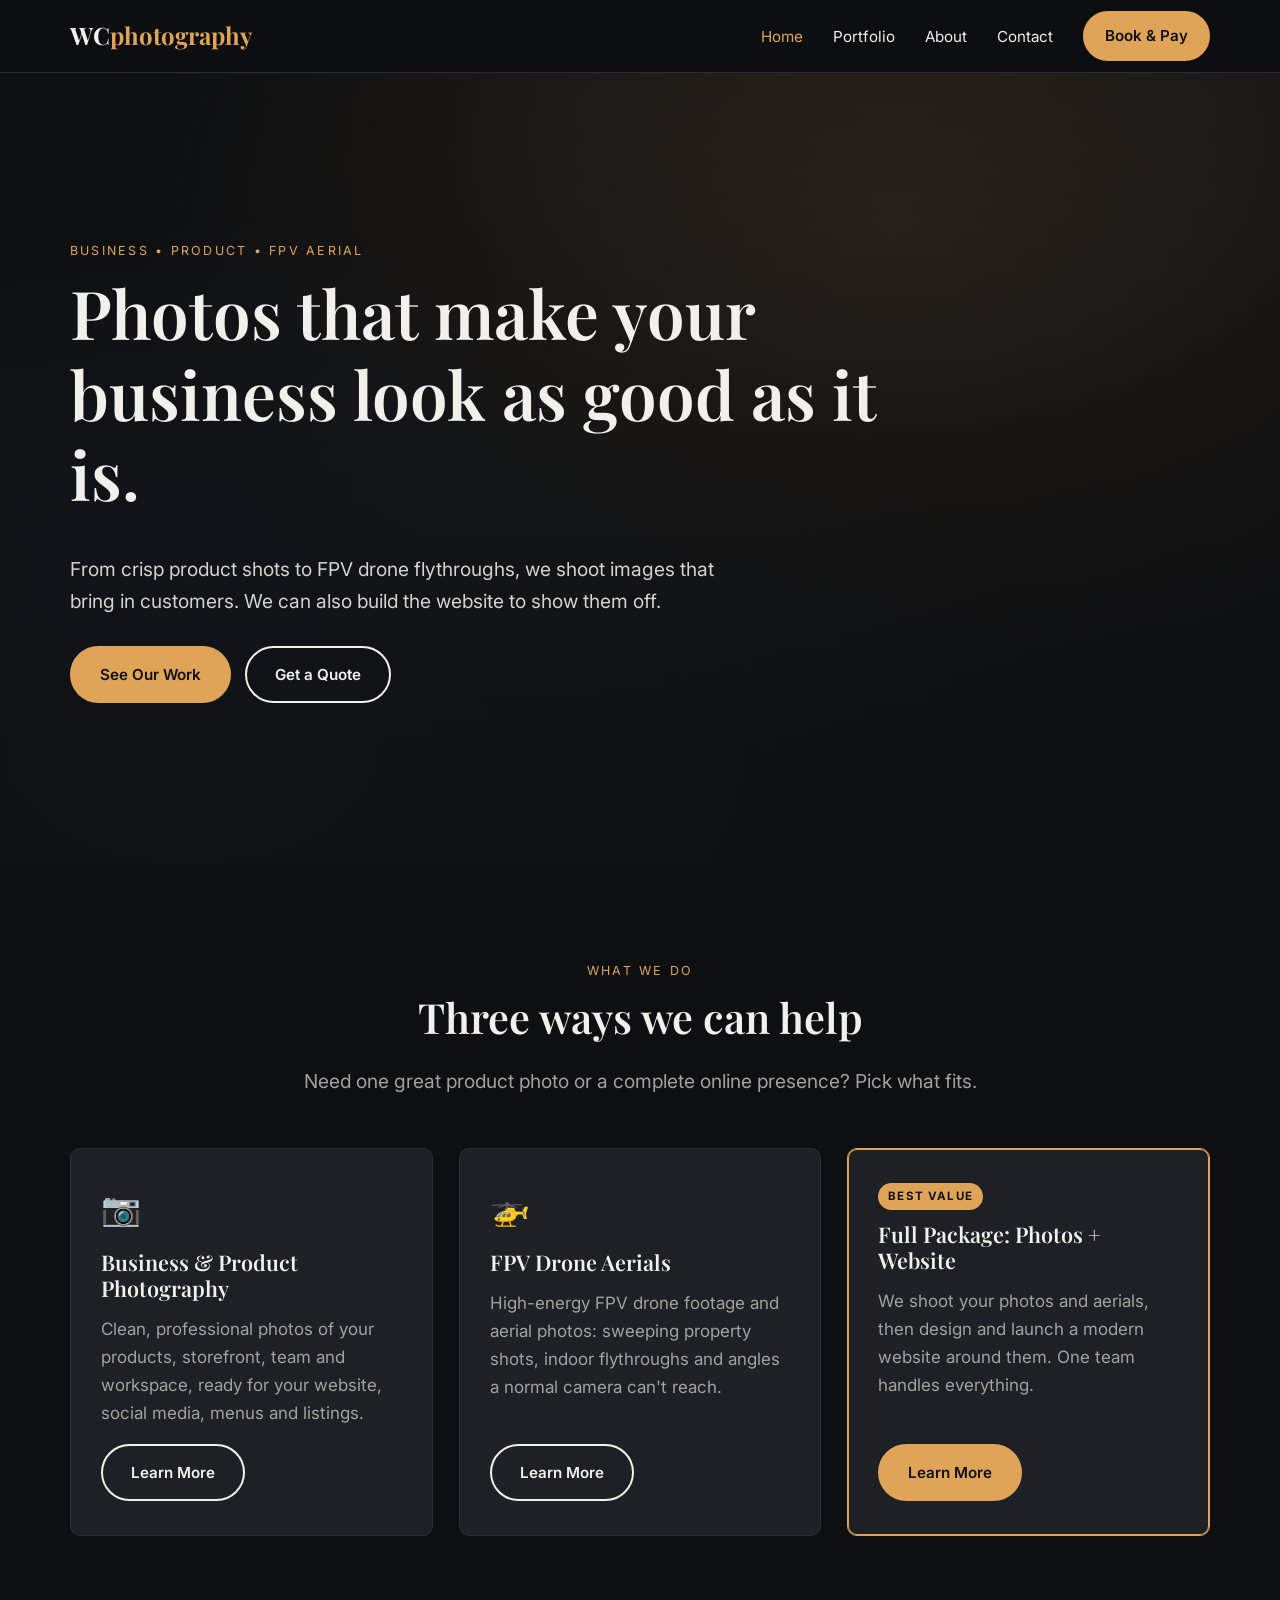
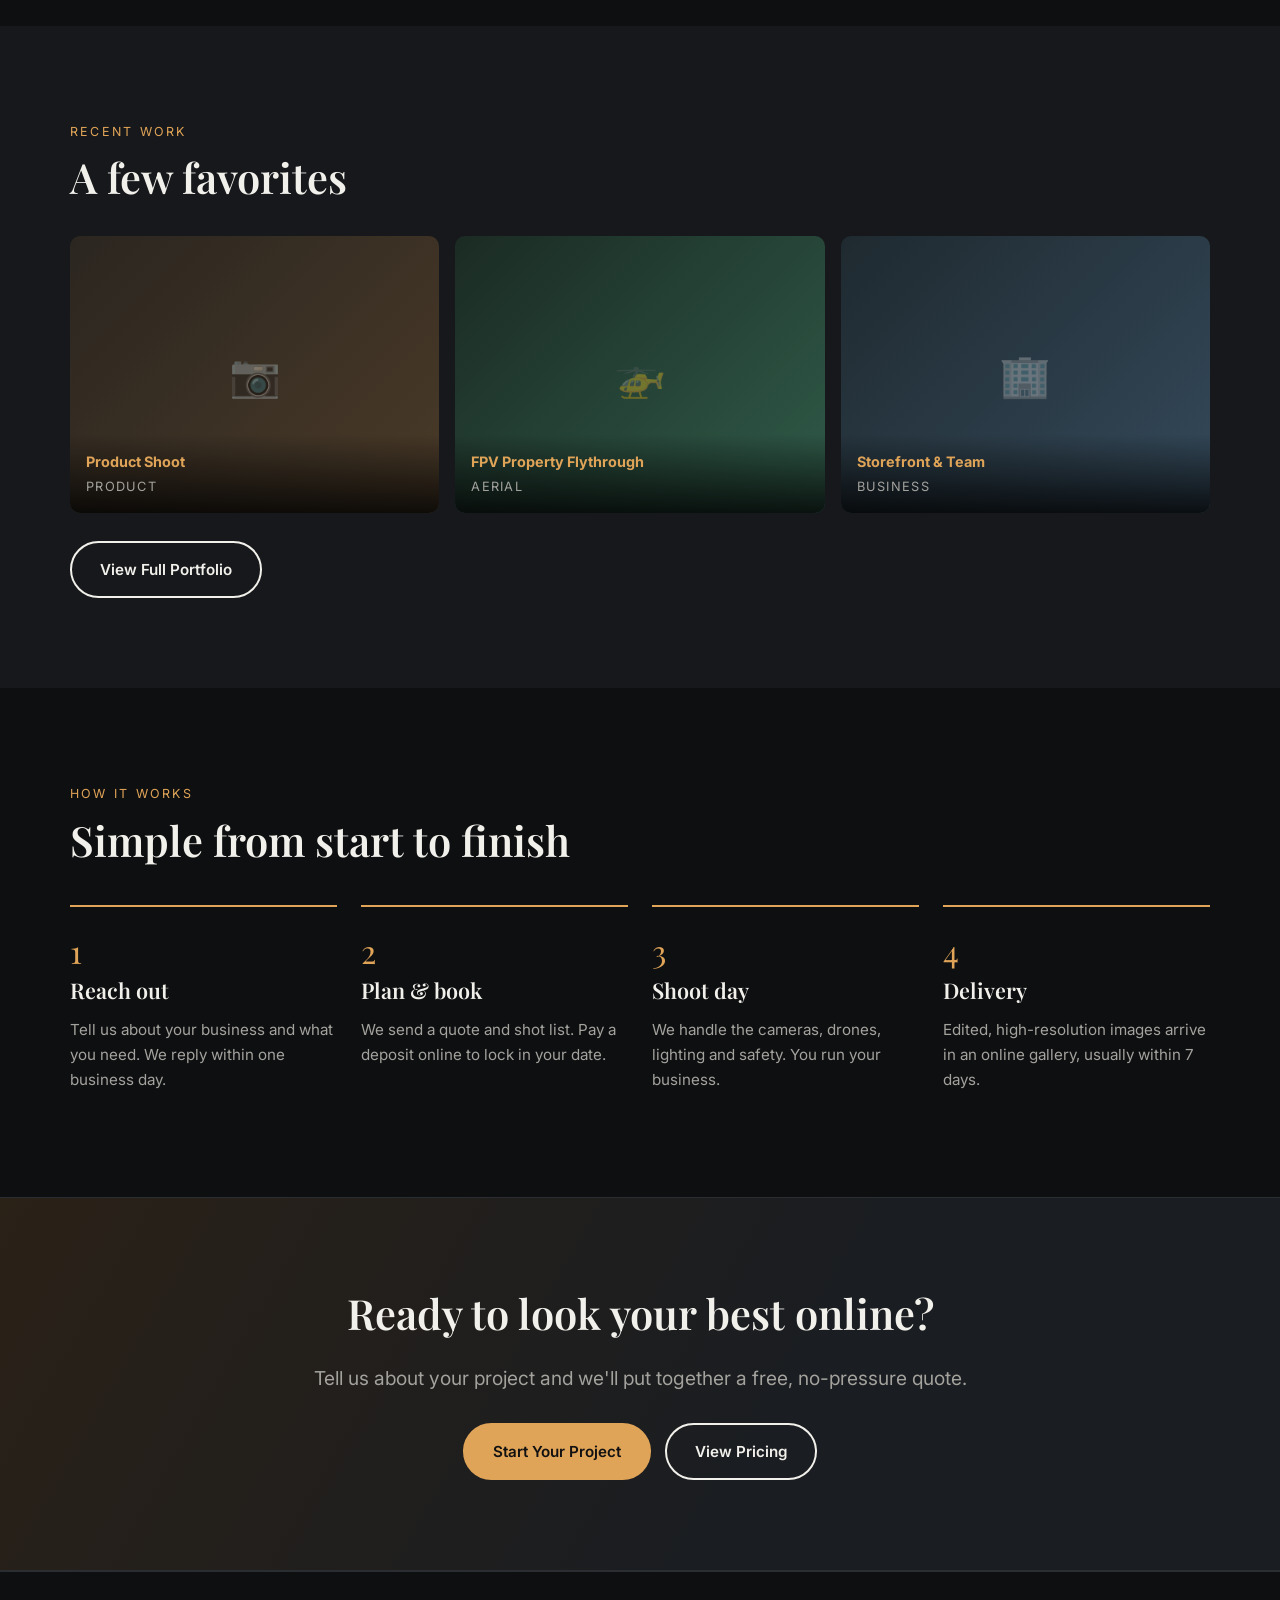
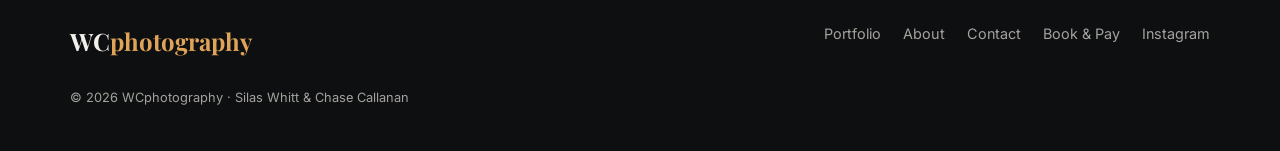
==== index.html @ be3d6bd9 "Serve website from repo root for GitHub Pages branch deploy Pages is set to deploy from the main bra" ====
<!DOCTYPE html>
<html lang="en">
<head>
  <meta charset="UTF-8">
  <meta name="viewport" content="width=device-width, initial-scale=1.0">
  <title>WCphotography | Business, Product &amp; FPV Drone Photography</title>
  <meta name="description" content="WCphotography: business and product photography, cinematic FPV drone aerials, and full-package photo + website services for businesses.">
  <link rel="preconnect" href="https://fonts.googleapis.com">
  <link rel="preconnect" href="https://fonts.gstatic.com" crossorigin>
  <link href="https://fonts.googleapis.com/css2?family=Inter:wght@400;500;600;700&family=Playfair+Display:wght@600;700&display=swap" rel="stylesheet">
  <link rel="stylesheet" href="assets/css/styles.css">
</head>
<body>

<header class="site-header">
  <nav class="container nav">
    <a href="index.html" class="logo">WC<span>photography</span></a>
    <button class="nav-toggle" aria-label="Open menu" aria-expanded="false">&#9776;</button>
    <ul class="nav-links">
      <li><a href="index.html" class="active">Home</a></li>
      <li><a href="portfolio.html">Portfolio</a></li>
      <li><a href="about.html">About</a></li>
      <li><a href="contact.html">Contact</a></li>
      <li><a href="pay.html" class="btn">Book &amp; Pay</a></li>
    </ul>
  </nav>
</header>

<main>
  <!-- Hero -->
  <section class="hero">
    <div class="container">
      <span class="eyebrow">Business &bull; Product &bull; FPV Aerial</span>
      <h1>Photos that make your business look as good as it is.</h1>
      <p class="lead">From crisp product shots to FPV drone flythroughs, we shoot images that bring in customers. We can also build the website to show them off.</p>
      <div class="btn-row">
        <a href="portfolio.html" class="btn">See Our Work</a>
        <a href="contact.html" class="btn btn-outline">Get a Quote</a>
      </div>
    </div>
  </section>

  <!-- Services -->
  <section class="section">
    <div class="container">
      <div class="center">
        <span class="eyebrow">What We Do</span>
        <h2>Three ways we can help</h2>
        <p class="lead">Need one great product photo or a complete online presence? Pick what fits.</p>
      </div>
      <div class="grid grid-3" style="margin-top:50px">
        <div class="card">
          <div class="icon">&#128247;</div>
          <h3>Business &amp; Product Photography</h3>
          <p>Clean, professional photos of your products, storefront, team and workspace, ready for your website, social media, menus and listings.</p>
          <a href="pay.html#basic" class="btn btn-outline">Learn More</a>
        </div>
        <div class="card">
          <div class="icon">&#128641;</div>
          <h3>FPV Drone Aerials</h3>
          <p>High-energy FPV drone footage and aerial photos: sweeping property shots, indoor flythroughs and angles a normal camera can't reach.</p>
          <a href="pay.html#aerial" class="btn btn-outline">Learn More</a>
        </div>
        <div class="card featured">
          <span class="badge">Best Value</span>
          <h3>Full Package: Photos + Website</h3>
          <p>We shoot your photos and aerials, then design and launch a modern website around them. One team handles everything.</p>
          <a href="pay.html#full" class="btn">Learn More</a>
        </div>
      </div>
    </div>
  </section>

  <!-- Featured work -->
  <section class="section section-alt">
    <div class="container">
      <span class="eyebrow">Recent Work</span>
      <h2>A few favorites</h2>
      <div class="gallery" style="margin-top:34px">
        <a href="portfolio.html#product" class="gallery-item"><div class="placeholder ph-product">&#128247;</div><div class="caption"><strong>Product Shoot</strong><span>Product</span></div></a>
        <a href="portfolio.html#aerial" class="gallery-item"><div class="placeholder ph-aerial">&#128641;</div><div class="caption"><strong>FPV Property Flythrough</strong><span>Aerial</span></div></a>
        <a href="portfolio.html#business" class="gallery-item"><div class="placeholder ph-business">&#127970;</div><div class="caption"><strong>Storefront &amp; Team</strong><span>Business</span></div></a>
      </div>
      <div class="btn-row"><a href="portfolio.html" class="btn btn-outline">View Full Portfolio</a></div>
    </div>
  </section>

  <!-- Process -->
  <section class="section">
    <div class="container">
      <span class="eyebrow">How It Works</span>
      <h2>Simple from start to finish</h2>
      <div class="steps" style="margin-top:40px">
        <div class="step"><h3>Reach out</h3><p>Tell us about your business and what you need. We reply within one business day.</p></div>
        <div class="step"><h3>Plan &amp; book</h3><p>We send a quote and shot list. Pay a deposit online to lock in your date.</p></div>
        <div class="step"><h3>Shoot day</h3><p>We handle the cameras, drones, lighting and safety. You run your business.</p></div>
        <div class="step"><h3>Delivery</h3><p>Edited, high-resolution images arrive in an online gallery, usually within 7 days.</p></div>
      </div>
    </div>
  </section>

  <!-- CTA -->
  <section class="section cta-band">
    <div class="container center">
      <h2>Ready to look your best online?</h2>
      <p class="lead">Tell us about your project and we'll put together a free, no-pressure quote.</p>
      <div class="btn-row">
        <a href="contact.html" class="btn">Start Your Project</a>
        <a href="pay.html" class="btn btn-outline">View Pricing</a>
      </div>
    </div>
  </section>
</main>

<footer class="site-footer">
  <div class="container">
    <div class="footer-grid">
      <a href="index.html" class="logo">WC<span>photography</span></a>
      <ul class="footer-links">
        <li><a href="portfolio.html">Portfolio</a></li>
        <li><a href="about.html">About</a></li>
        <li><a href="contact.html">Contact</a></li>
        <li><a href="pay.html">Book &amp; Pay</a></li>
        <li><a href="https://instagram.com/" target="_blank" rel="noopener">Instagram</a></li>
      </ul>
    </div>
    <p class="copyright">&copy; <span data-year></span> WCphotography &middot; Silas Whitt &amp; Chase Callanan</p>
  </div>
</footer>

<script src="assets/js/main.js"></script>
</body>
</html>
---- assets/css/styles.css ----
/* ==========================================================================
   WCphotography — site styles
   Edit the variables below to change colors and fonts site-wide.
   ========================================================================== */

:root {
  --bg: #0e0f11;
  --bg-alt: #16181b;
  --surface: #1d2024;
  --text: #f2f0eb;
  --muted: #a3a29d;
  --accent: #e0a458;        /* warm "golden hour" amber */
  --accent-dark: #c4873b;
  --border: #2a2d32;
  --radius: 10px;
  --max: 1180px;
  --font-head: "Playfair Display", Georgia, serif;
  --font-body: "Inter", system-ui, -apple-system, Segoe UI, Roboto, sans-serif;
}

*, *::before, *::after { box-sizing: border-box; }

html { scroll-behavior: smooth; }

body {
  margin: 0;
  background: var(--bg);
  color: var(--text);
  font-family: var(--font-body);
  font-size: 17px;
  line-height: 1.65;
  -webkit-font-smoothing: antialiased;
}

img { max-width: 100%; display: block; }
a { color: var(--accent); text-decoration: none; }
a:hover { text-decoration: underline; }

h1, h2, h3 { font-family: var(--font-head); font-weight: 600; line-height: 1.2; margin: 0 0 .6em; }
h1 { font-size: clamp(2.4rem, 6vw, 4.2rem); }
h2 { font-size: clamp(1.8rem, 4vw, 2.6rem); }
h3 { font-size: 1.35rem; }
p { margin: 0 0 1em; }

.container { width: 100%; max-width: var(--max); margin: 0 auto; padding: 0 20px; }
.section { padding: 90px 0; }
.section-alt { background: var(--bg-alt); }
.eyebrow {
  display: inline-block;
  font-size: .78rem;
  letter-spacing: .18em;
  text-transform: uppercase;
  color: var(--accent);
  margin-bottom: .8em;
}
.lead { font-size: 1.2rem; color: var(--muted); max-width: 680px; }
.center { text-align: center; }
.center .lead { margin-left: auto; margin-right: auto; }

/* ---------- Buttons ---------- */
.btn {
  display: inline-block;
  padding: 14px 28px;
  border-radius: 999px;
  font-weight: 600;
  font-size: .95rem;
  border: 2px solid var(--accent);
  background: var(--accent);
  color: #111;
  cursor: pointer;
  transition: background .2s, color .2s, transform .2s;
}
.btn:hover { background: var(--accent-dark); border-color: var(--accent-dark); text-decoration: none; transform: translateY(-2px); }
.btn-outline { background: transparent; color: var(--text); border-color: var(--text); }
.btn-outline:hover { background: var(--text); color: #111; border-color: var(--text); }
.btn-row { display: flex; flex-wrap: wrap; gap: 14px; margin-top: 28px; }
.center .btn-row { justify-content: center; }

/* ---------- Header / nav ---------- */
.site-header {
  position: sticky;
  top: 0;
  z-index: 50;
  background: rgba(14, 15, 17, .88);
  backdrop-filter: blur(10px);
  border-bottom: 1px solid var(--border);
}
.nav { display: flex; align-items: center; justify-content: space-between; height: 72px; }
.logo { font-family: var(--font-head); font-size: 1.5rem; color: var(--text); font-weight: 700; }
.logo span { color: var(--accent); }
.logo:hover { text-decoration: none; }
.nav-links { display: flex; gap: 30px; list-style: none; margin: 0; padding: 0; align-items: center; }
.nav-links a { color: var(--text); font-size: .95rem; }
.nav-links a:hover, .nav-links a.active { color: var(--accent); text-decoration: none; }
.nav-links .btn { padding: 10px 20px; color: #111; }
.nav-toggle {
  display: none;
  background: none;
  border: 0;
  color: var(--text);
  font-size: 1.7rem;
  cursor: pointer;
}

@media (max-width: 820px) {
  .nav-toggle { display: block; }
  .nav-links {
    position: absolute;
    top: 72px; left: 0; right: 0;
    flex-direction: column;
    gap: 0;
    background: var(--bg-alt);
    border-bottom: 1px solid var(--border);
    display: none;
  }
  .nav-links.open { display: flex; }
  .nav-links li { width: 100%; text-align: center; }
  .nav-links a { display: block; padding: 16px; }
  .nav-links .btn { margin: 12px auto 18px; display: inline-block; }
}

/* ---------- Hero ---------- */
.hero {
  position: relative;
  min-height: 88vh;
  display: flex;
  align-items: center;
  overflow: hidden;
  background:
    linear-gradient(180deg, rgba(14,15,17,.35) 0%, rgba(14,15,17,.85) 85%),
    radial-gradient(ellipse at 70% 20%, #3b2f22 0%, transparent 60%),
    radial-gradient(ellipse at 15% 85%, #1d2a33 0%, transparent 55%),
    var(--bg);
  /* To use your own photo, replace the line above with:
     url("../images/hero.jpg") center/cover no-repeat; */
}
.hero h1 { max-width: 820px; }
.hero .lead { color: #d6d4cf; }

.page-hero { padding: 120px 0 60px; background: var(--bg-alt); border-bottom: 1px solid var(--border); }

/* ---------- Cards / grids ---------- */
.grid { display: grid; gap: 26px; }
.grid-3 { grid-template-columns: repeat(auto-fit, minmax(min(280px, 100%), 1fr)); }
.grid-2 { grid-template-columns: repeat(auto-fit, minmax(min(340px, 100%), 1fr)); }

.card {
  background: var(--surface);
  border: 1px solid var(--border);
  border-radius: var(--radius);
  padding: 34px 30px;
  display: flex;
  flex-direction: column;
}
.card .icon { font-size: 2rem; margin-bottom: 14px; }
.card p { color: var(--muted); }
.card ul { padding-left: 1.1em; color: var(--muted); margin: 0 0 1.4em; }
.card ul li { margin-bottom: .35em; }
.card .btn { margin-top: auto; align-self: flex-start; }
.card.featured { border-color: var(--accent); box-shadow: 0 0 0 1px var(--accent) inset; }

.price { font-family: var(--font-head); font-size: 2.2rem; color: var(--text); margin: .2em 0 .6em; }
.price small { font-family: var(--font-body); font-size: .9rem; color: var(--muted); }
.badge {
  display: inline-block;
  background: var(--accent);
  color: #111;
  font-size: .72rem;
  font-weight: 700;
  letter-spacing: .1em;
  text-transform: uppercase;
  padding: 4px 10px;
  border-radius: 999px;
  margin-bottom: 12px;
  align-self: flex-start;
}

/* ---------- Portfolio ---------- */
.filters { display: flex; flex-wrap: wrap; gap: 10px; margin-bottom: 34px; }
.filter-btn {
  background: transparent;
  color: var(--muted);
  border: 1px solid var(--border);
  padding: 9px 20px;
  border-radius: 999px;
  cursor: pointer;
  font: inherit;
  font-size: .9rem;
}
.filter-btn:hover { color: var(--text); border-color: var(--text); }
.filter-btn.active { background: var(--accent); color: #111; border-color: var(--accent); }

.gallery { display: grid; grid-template-columns: repeat(auto-fill, minmax(min(280px, 100%), 1fr)); gap: 16px; }
.gallery-item {
  position: relative;
  aspect-ratio: 4 / 3;
  border-radius: var(--radius);
  overflow: hidden;
  cursor: pointer;
  background: var(--surface);
}
.gallery-item img { width: 100%; height: 100%; object-fit: cover; transition: transform .5s; }
.gallery-item:hover img { transform: scale(1.06); }
.gallery-item .caption {
  position: absolute;
  inset: auto 0 0 0;
  padding: 16px;
  background: linear-gradient(0deg, rgba(0,0,0,.8), transparent);
  font-size: .9rem;
}
.gallery-item .caption strong { display: block; }
.gallery-item .caption span { color: var(--muted); font-size: .8rem; text-transform: uppercase; letter-spacing: .1em; }
.gallery-item.hidden { display: none; }

/* Placeholder tiles shown until real photos are added */
.placeholder {
  width: 100%; height: 100%;
  display: flex; align-items: center; justify-content: center;
  font-size: 2.6rem;
  color: rgba(255,255,255,.35);
}
.ph-product  { background: linear-gradient(135deg, #2b2620, #4a3a28); }
.ph-business { background: linear-gradient(135deg, #1f2a30, #34495a); }
.ph-aerial   { background: linear-gradient(135deg, #1b2b24, #2f5a48); }
.ph-web      { background: linear-gradient(135deg, #2a2132, #4a3560); }

/* Lightbox */
.lightbox {
  position: fixed; inset: 0; z-index: 100;
  background: rgba(0,0,0,.92);
  display: none; align-items: center; justify-content: center;
  padding: 30px;
}
.lightbox.open { display: flex; }
.lightbox img { max-height: 88vh; border-radius: var(--radius); }
.lightbox-close {
  position: absolute; top: 18px; right: 26px;
  background: none; border: 0; color: #fff; font-size: 2.4rem; cursor: pointer;
}

/* ---------- About ---------- */
.team { display: grid; grid-template-columns: repeat(auto-fit, minmax(min(300px, 100%), 1fr)); gap: 30px; }
.member { background: var(--surface); border: 1px solid var(--border); border-radius: var(--radius); overflow: hidden; }
.member .photo {
  aspect-ratio: 1 / 1;
  background: linear-gradient(135deg, #2a2d32, #3b3f46);
  display: flex; align-items: center; justify-content: center;
  font-family: var(--font-head); font-size: 4rem; color: var(--accent);
}
.member .photo img { width: 100%; height: 100%; object-fit: cover; }
.member .info { padding: 26px 28px 30px; }
.member .role { color: var(--accent); font-size: .85rem; letter-spacing: .12em; text-transform: uppercase; margin-bottom: .8em; }
.member p { color: var(--muted); }

.values { counter-reset: v; }
.values .card h3::before {
  counter-increment: v;
  content: "0" counter(v);
  display: block;
  font-size: .9rem;
  color: var(--accent);
  font-family: var(--font-body);
  letter-spacing: .15em;
  margin-bottom: .5em;
}

/* ---------- Steps ---------- */
.steps { display: grid; grid-template-columns: repeat(auto-fit, minmax(min(220px, 100%), 1fr)); gap: 24px; counter-reset: s; }
.step { padding-top: 18px; border-top: 2px solid var(--accent); }
.step::before {
  counter-increment: s;
  content: counter(s);
  font-family: var(--font-head);
  font-size: 2rem;
  color: var(--accent);
  display: block;
}
.step p { color: var(--muted); font-size: .95rem; }

/* ---------- Forms ---------- */
.form { display: grid; gap: 18px; }
.form-row { display: grid; grid-template-columns: 1fr 1fr; gap: 18px; }
@media (max-width: 640px) { .form-row { grid-template-columns: 1fr; } }
label { display: block; font-size: .88rem; color: var(--muted); margin-bottom: 6px; }
input, select, textarea {
  width: 100%;
  padding: 13px 15px;
  background: var(--bg);
  border: 1px solid var(--border);
  border-radius: 8px;
  color: var(--text);
  font: inherit;
  font-size: .95rem;
}
input:focus, select:focus, textarea:focus { outline: none; border-color: var(--accent); }
textarea { min-height: 150px; resize: vertical; }
.form-note { font-size: .85rem; color: var(--muted); }
.form-status { font-size: .95rem; }
.form-status.ok { color: #7fd18b; }
.form-status.err { color: #f08a7e; }

.contact-list { list-style: none; padding: 0; margin: 0 0 2em; }
.contact-list li { padding: 14px 0; border-bottom: 1px solid var(--border); }
.contact-list strong { display: block; font-size: .8rem; letter-spacing: .12em; text-transform: uppercase; color: var(--muted); font-weight: 500; }

/* ---------- FAQ ---------- */
details {
  background: var(--surface);
  border: 1px solid var(--border);
  border-radius: var(--radius);
  padding: 18px 22px;
  margin-bottom: 12px;
}
summary { cursor: pointer; font-weight: 600; }
details p { color: var(--muted); margin: .8em 0 0; }

/* ---------- CTA band ---------- */
.cta-band {
  background: linear-gradient(120deg, #2a2117, #1a1d21 60%);
  border-top: 1px solid var(--border);
  border-bottom: 1px solid var(--border);
}

/* ---------- Footer ---------- */
.site-footer { padding: 50px 0 30px; border-top: 1px solid var(--border); font-size: .9rem; color: var(--muted); }
.footer-grid { display: flex; flex-wrap: wrap; justify-content: space-between; gap: 24px; margin-bottom: 26px; }
.footer-links { display: flex; flex-wrap: wrap; gap: 22px; list-style: none; padding: 0; margin: 0; }
.footer-links a { color: var(--muted); }
.footer-links a:hover { color: var(--accent); }
.copyright { font-size: .8rem; }
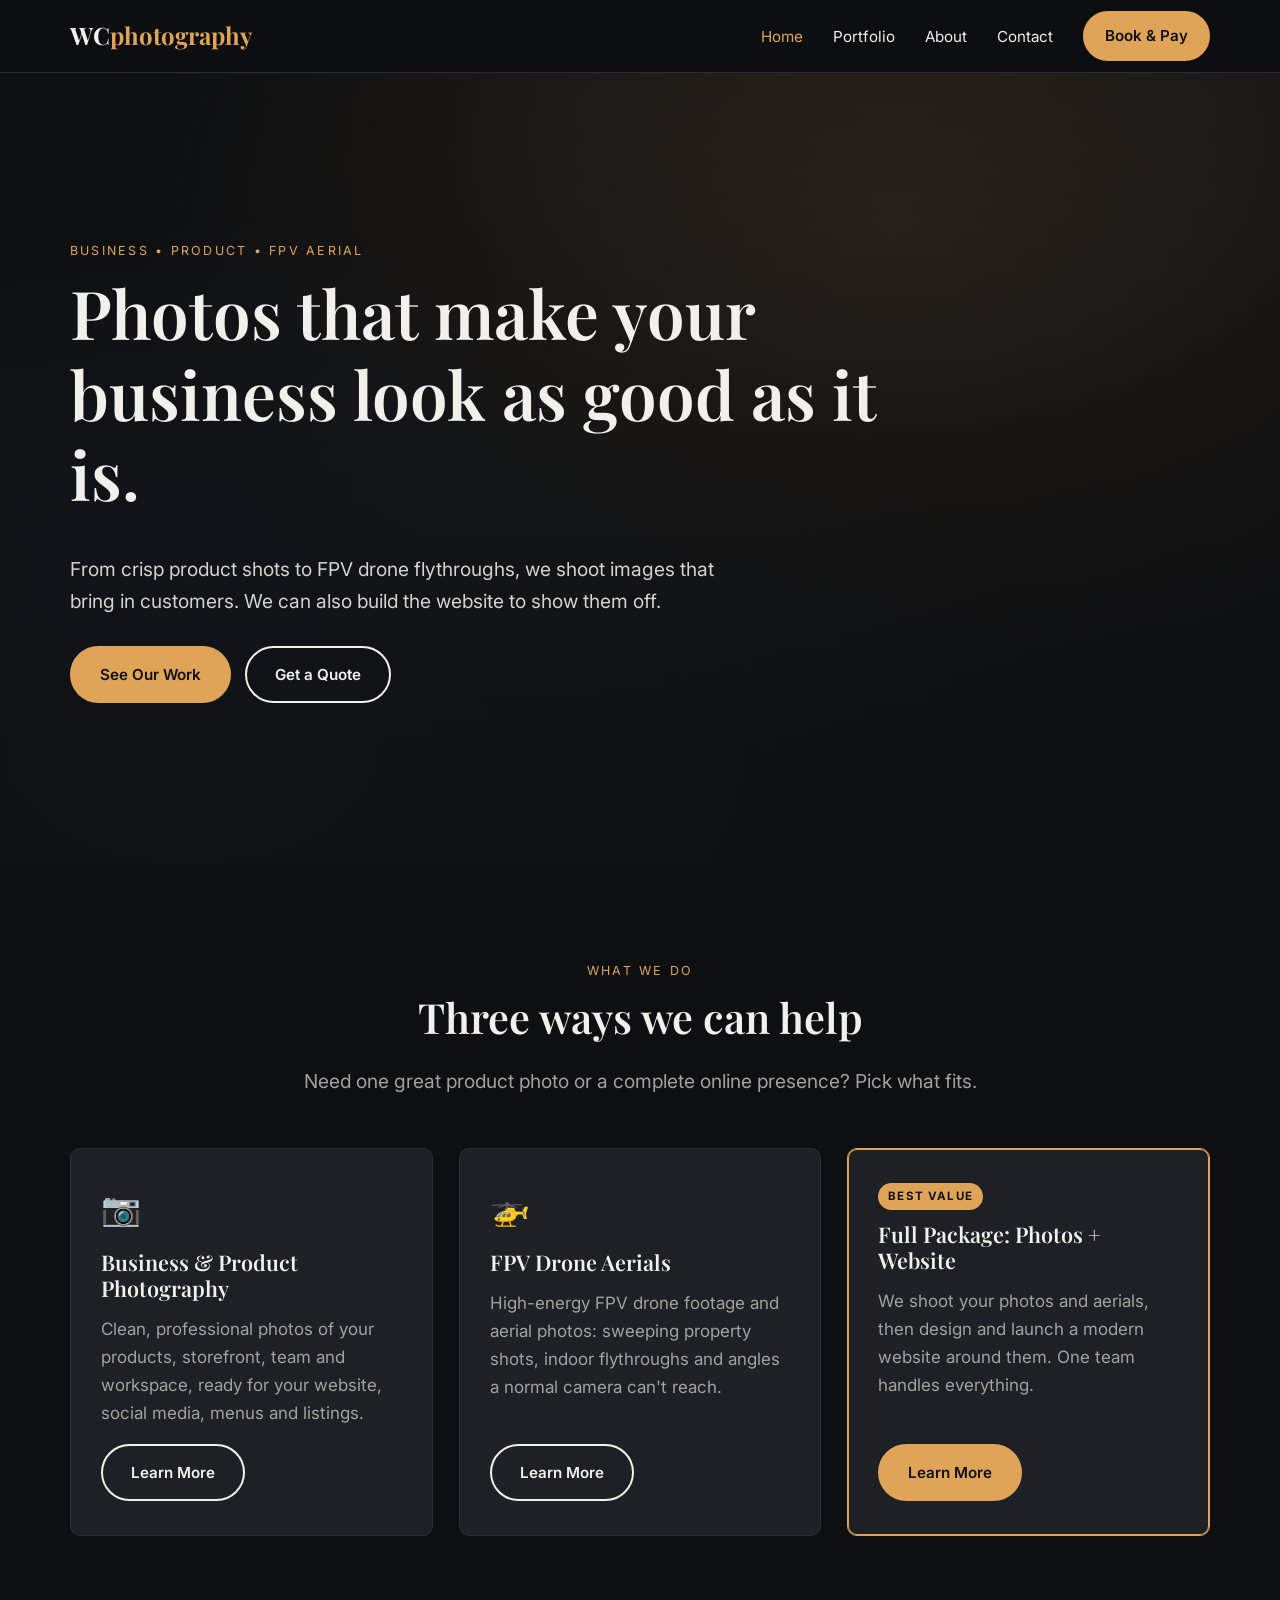
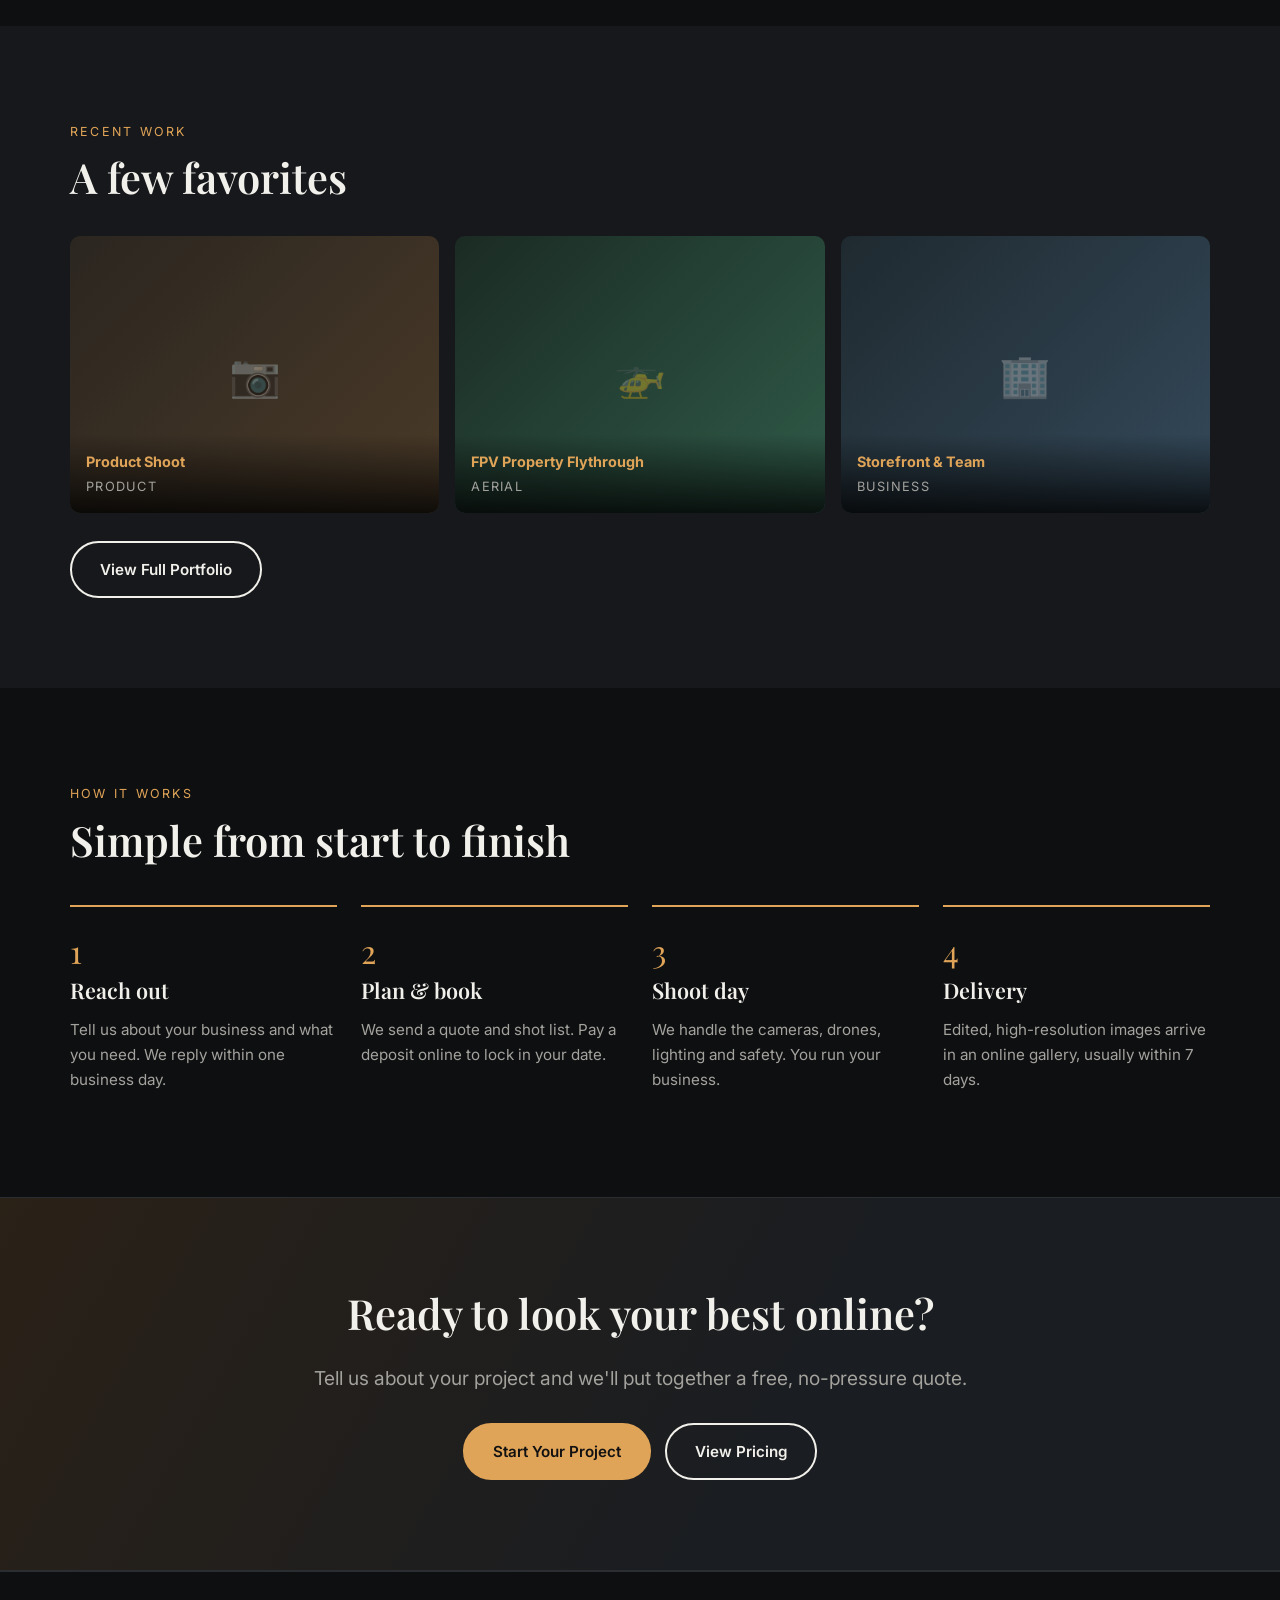
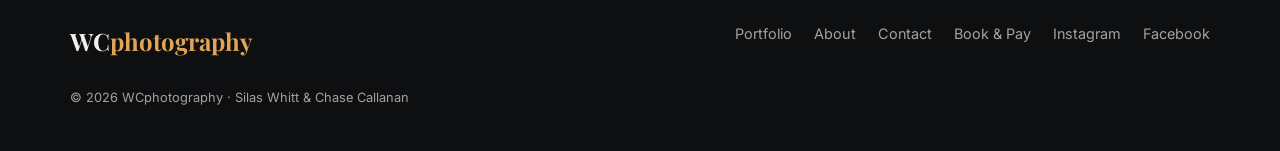
==== commit 9274ff46: "Update Instagram to @wcphotography11 and add Facebook @WCphotography Co-Authored-By: Claude Opus 5.5" ====
--- a/index.html
+++ b/index.html
@@ -121,7 +121,8 @@
         <li><a href="about.html">About</a></li>
         <li><a href="contact.html">Contact</a></li>
         <li><a href="pay.html">Book &amp; Pay</a></li>
-        <li><a href="https://instagram.com/" target="_blank" rel="noopener">Instagram</a></li>
+        <li><a href="https://instagram.com/wcphotography11" target="_blank" rel="noopener">Instagram</a></li>
+        <li><a href="https://facebook.com/WCphotography" target="_blank" rel="noopener">Facebook</a></li>
       </ul>
     </div>
     <p class="copyright">&copy; <span data-year></span> WCphotography &middot; Silas Whitt &amp; Chase Callanan</p>
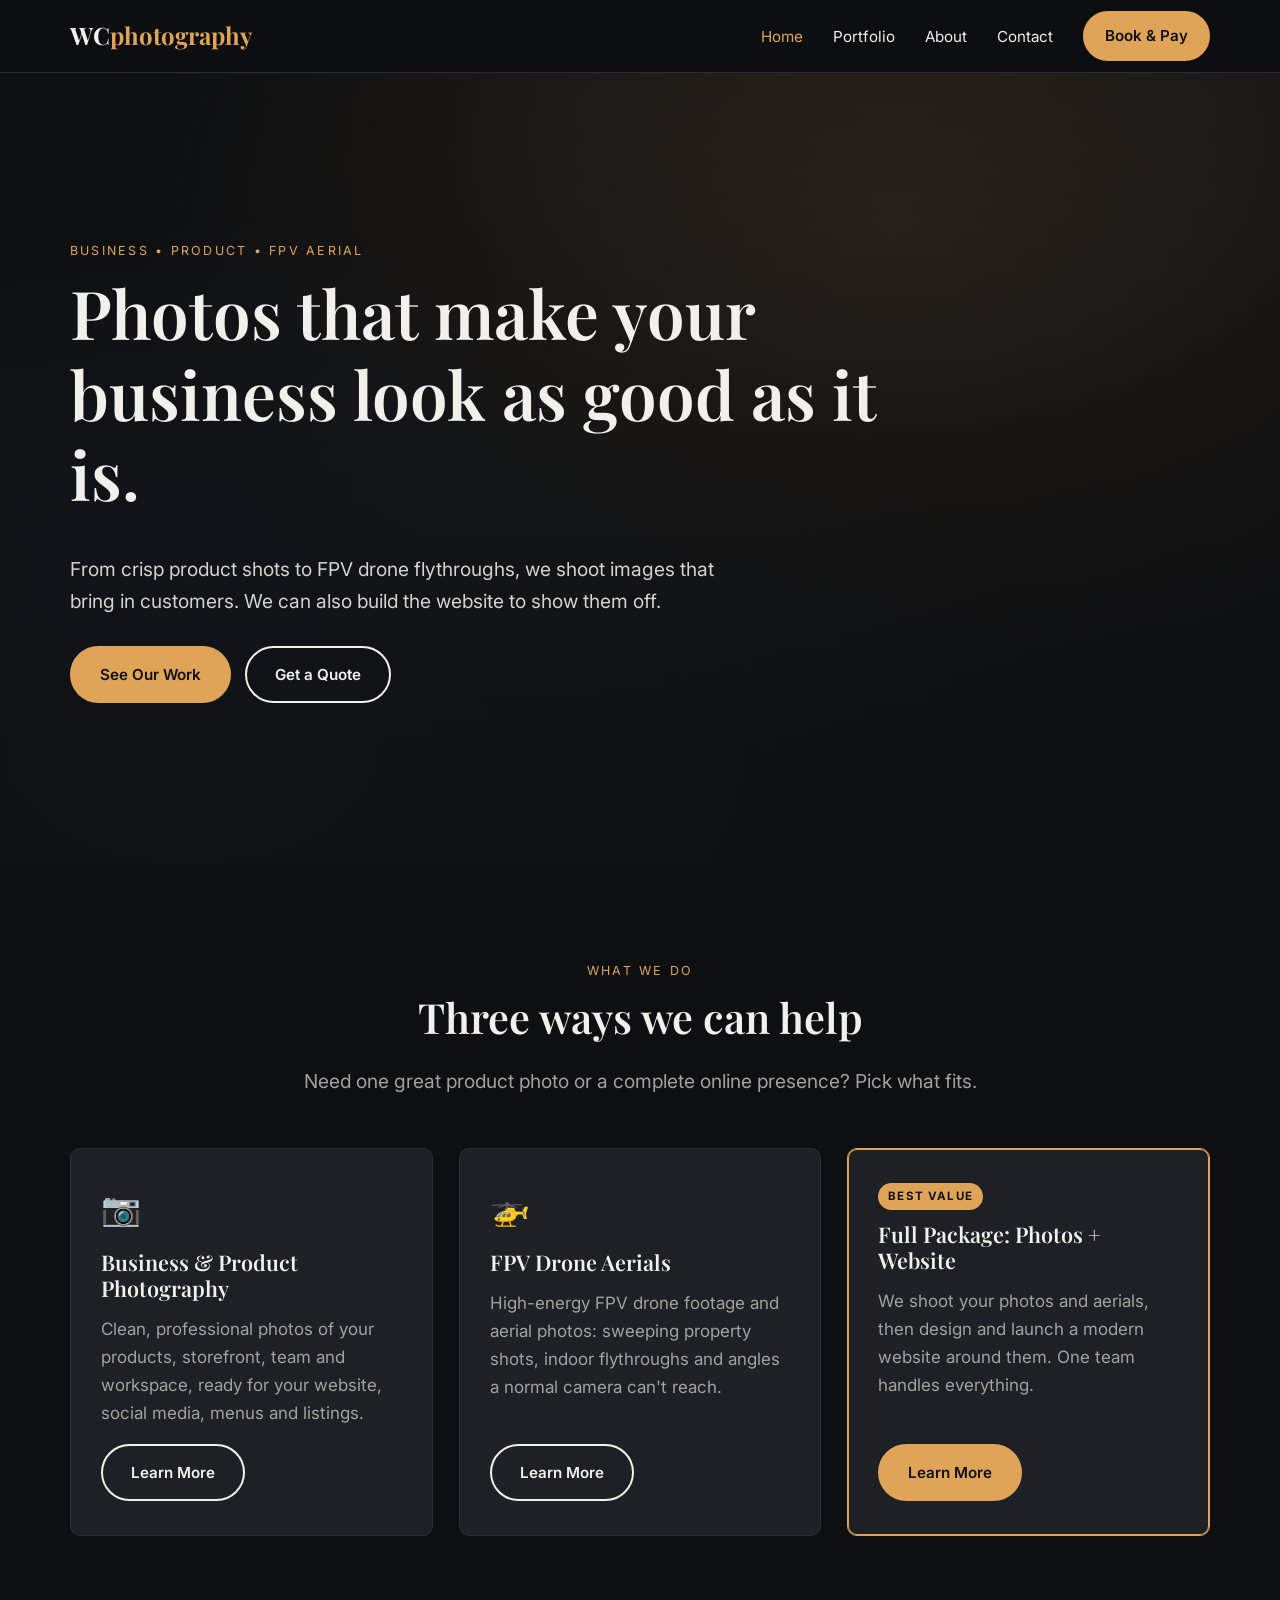
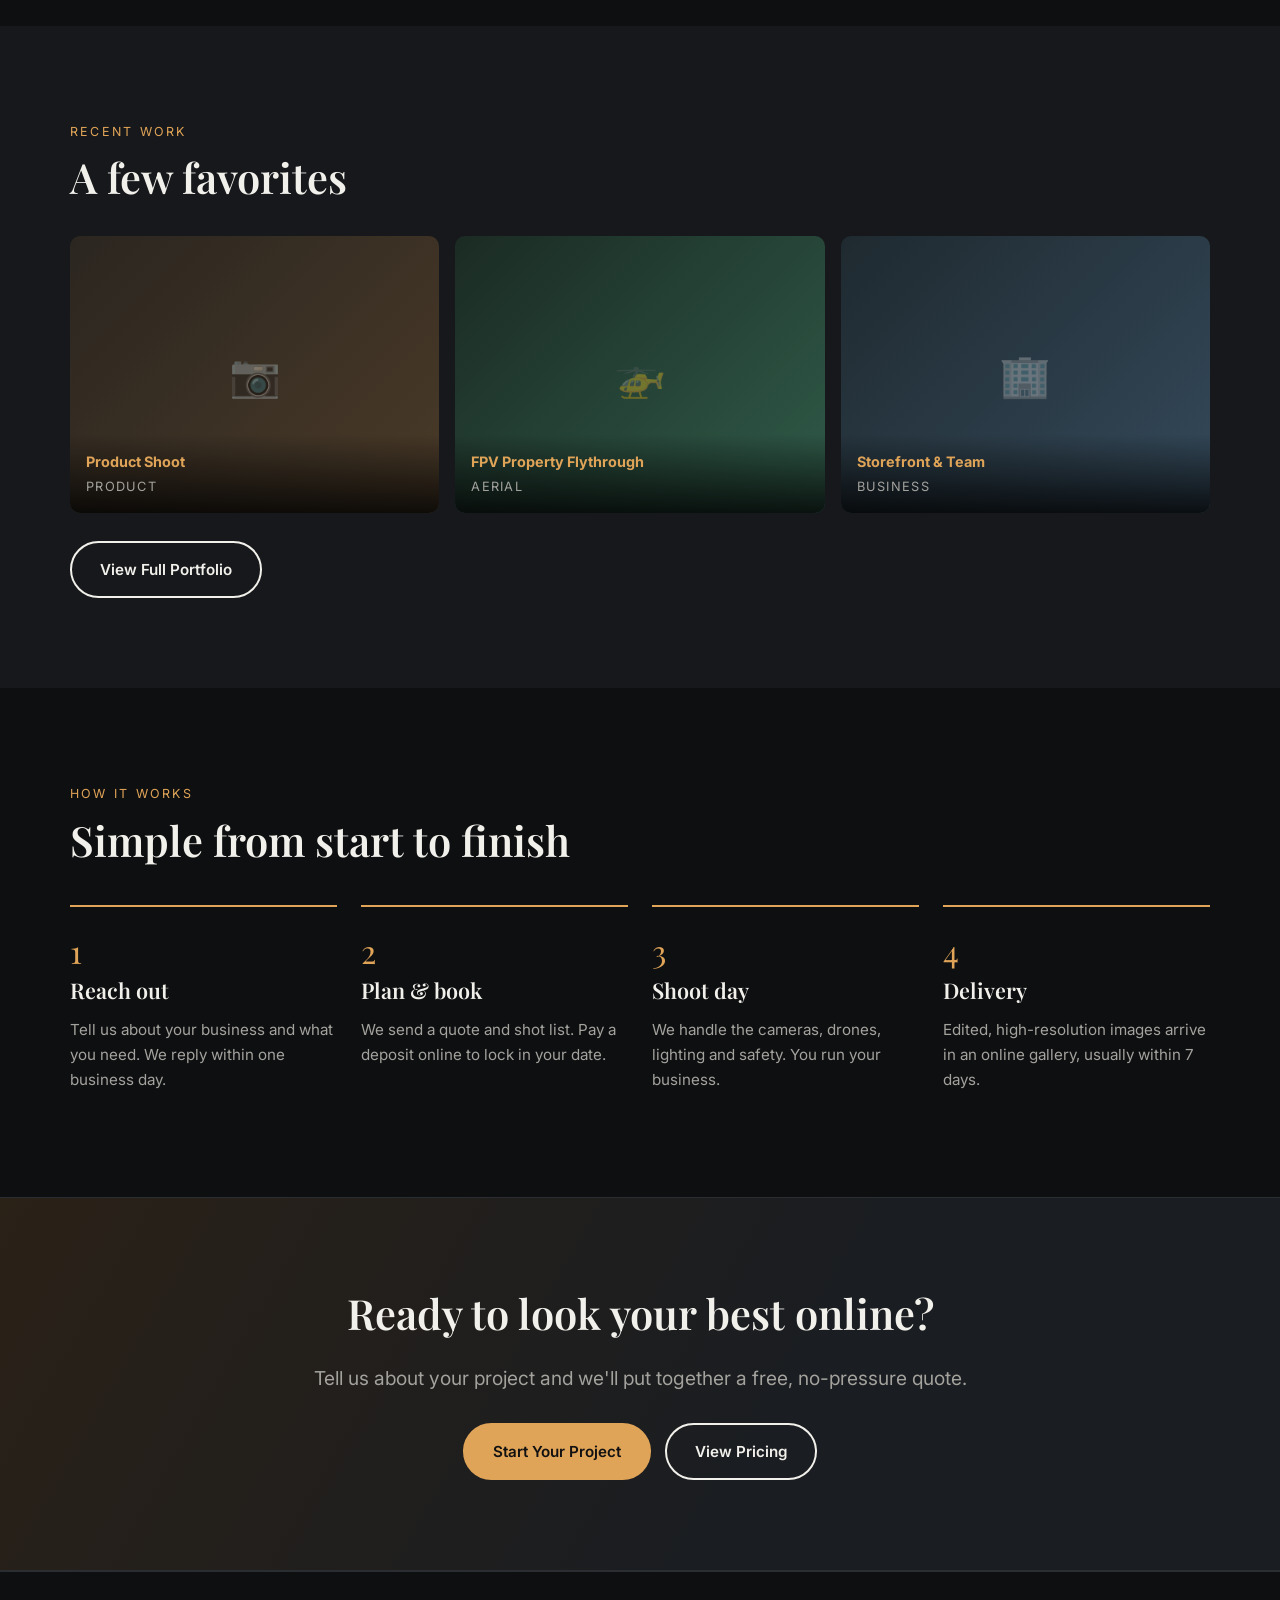
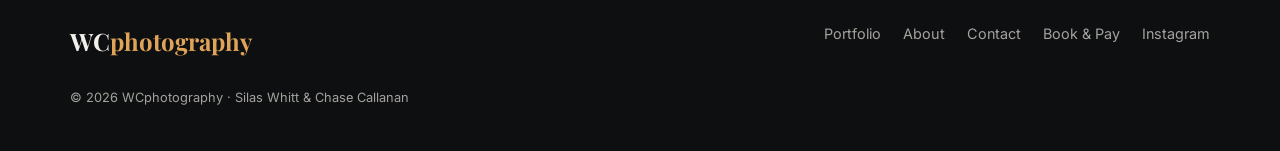
==== commit 4ea5dee1: "Merge remote-tracking branch 'origin/claude/keen-mendel-gjicuz'" ====
--- a/index.html
+++ b/index.html
@@ -8,6 +8,9 @@
   <link rel="preconnect" href="https://fonts.googleapis.com">
   <link rel="preconnect" href="https://fonts.gstatic.com" crossorigin>
   <link href="https://fonts.googleapis.com/css2?family=Inter:wght@400;500;600;700&family=Playfair+Display:wght@600;700&display=swap" rel="stylesheet">
+  <link rel="icon" href="assets/images/logo/favicon.svg" type="image/svg+xml">
+  <link rel="icon" href="assets/images/logo/favicon-32.png" sizes="32x32">
+  <link rel="apple-touch-icon" href="assets/images/logo/apple-touch-icon.png">
   <link rel="stylesheet" href="assets/css/styles.css">
 </head>
 <body>
@@ -121,8 +124,7 @@
         <li><a href="about.html">About</a></li>
         <li><a href="contact.html">Contact</a></li>
         <li><a href="pay.html">Book &amp; Pay</a></li>
-        <li><a href="https://instagram.com/wcphotography11" target="_blank" rel="noopener">Instagram</a></li>
-        <li><a href="https://facebook.com/WCphotography" target="_blank" rel="noopener">Facebook</a></li>
+        <li><a href="https://instagram.com/" target="_blank" rel="noopener">Instagram</a></li>
       </ul>
     </div>
     <p class="copyright">&copy; <span data-year></span> WCphotography &middot; Silas Whitt &amp; Chase Callanan</p>
